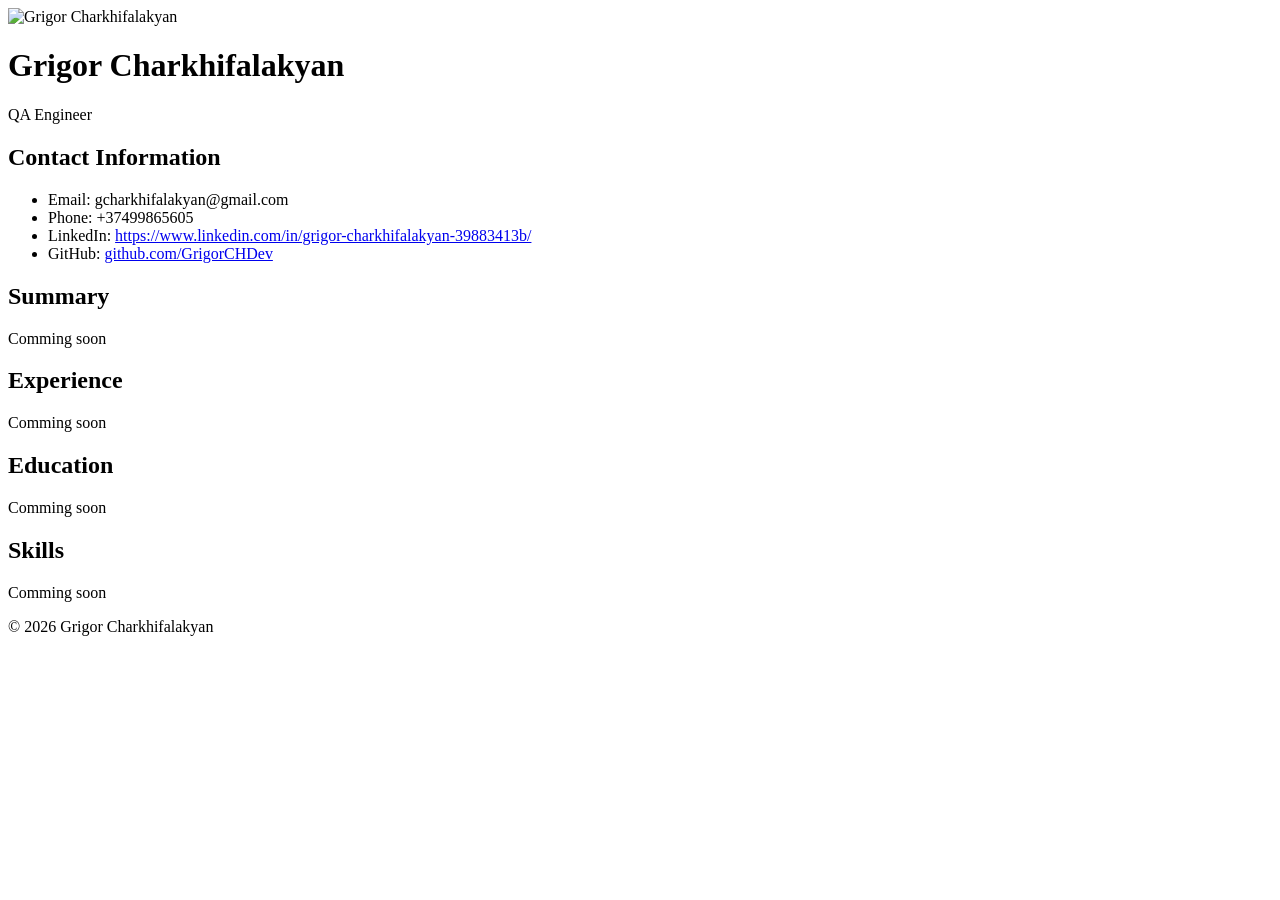
==== index.html @ cc3e28bf "feat: add css file" ====
<!DOCTYPE html>
<html lang="en">
<head>
    <meta charset="UTF-8">
    <meta name="viewport" content="width=device-width, initial-scale=1.0">
    <title>My CV</title>
    <link rel="stylesheet" href="C:\Users\ROKO000000098\Desktop\rs_school\style.css">
</head>
<body>
    <div class="container">
        <header>
            <div class="avatar">
                <img src="C:\Users\ROKO000000098\Desktop\rs_school\rsschool-cv\img\avt.jpg" alt="Grigor Charkhifalakyan">
            </div>
            <div class="header-text">
                <h1>Grigor Charkhifalakyan</h1>
                <p class="job-title">QA Engineer</p>
            </div>
        </header>
        <section class="contact">
            <h2>Contact Information</h2>
            <ul>
                <li>Email: gcharkhifalakyan@gmail.com</li>
                <li>Phone: +37499865605</li>
                <li>LinkedIn: <a href="https://www.linkedin.com/in/grigor-charkhifalakyan-39883413b/">https://www.linkedin.com/in/grigor-charkhifalakyan-39883413b/</a></li>
                <li>GitHub: <a href="https://github.com/GrigorCHDev/rsschool-cv.git">github.com/GrigorCHDev</a></li>
            </ul>
        </section>
        <section class="summary">
            <h2>Summary</h2>
            <p>Comming soon</p>
        </section>
        <section class="experience">
            <h2>Experience</h2>
            <div class="job">
                <p>Comming soon</p>
                <span class="duration"></span>
                <ul>
                </ul>
            </div>
        </section>
        <section class="education">
            <h2>Education</h2>
            <p>Comming soon</p>
        </section>
        <section class="skills">
            <h2>Skills</h2>
            <p>Comming soon</p>
            <ul>
            </ul>
        </section>
        <footer>
            <p>© 2026 Grigor Charkhifalakyan</p>
        </footer>
    </div>
</body>
</html>
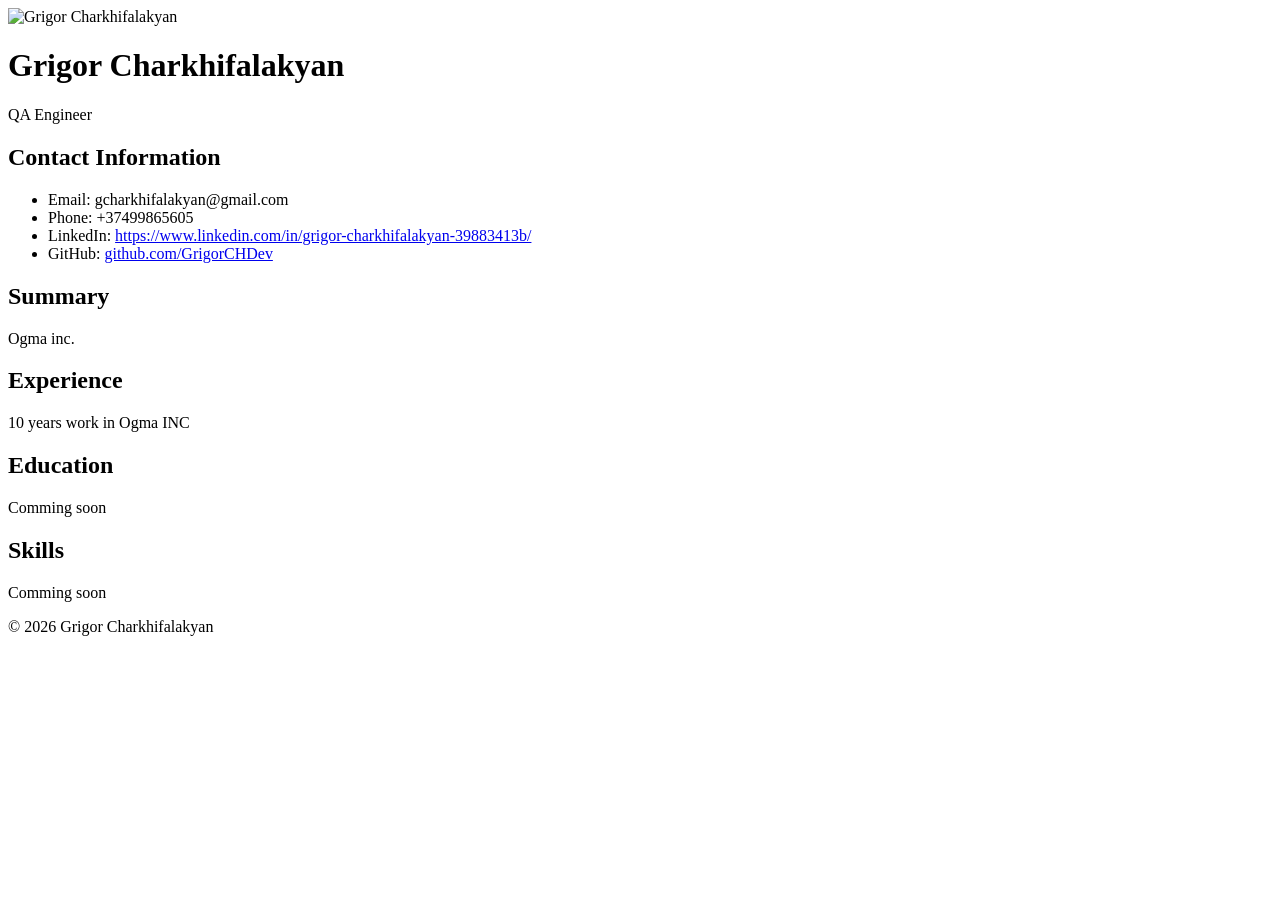
==== commit 9dd56588: "fead: add html file" ====
--- a/index.html
+++ b/index.html
@@ -4,7 +4,7 @@
     <meta charset="UTF-8">
     <meta name="viewport" content="width=device-width, initial-scale=1.0">
     <title>My CV</title>
-    <link rel="stylesheet" href="C:\Users\ROKO000000098\Desktop\rs_school\style.css">
+    <link rel="stylesheet" href="C:\Users\ROKO000000098\Desktop\rs_school\rsschool-cv\CSS\style.css">
 </head>
 <body>
     <div class="container">
@@ -28,12 +28,12 @@
         </section>
         <section class="summary">
             <h2>Summary</h2>
-            <p>Comming soon</p>
+            <p>Ogma inc.</p>
         </section>
         <section class="experience">
             <h2>Experience</h2>
             <div class="job">
-                <p>Comming soon</p>
+                <p> 10 years work in Ogma INC</p>
                 <span class="duration"></span>
                 <ul>
                 </ul>
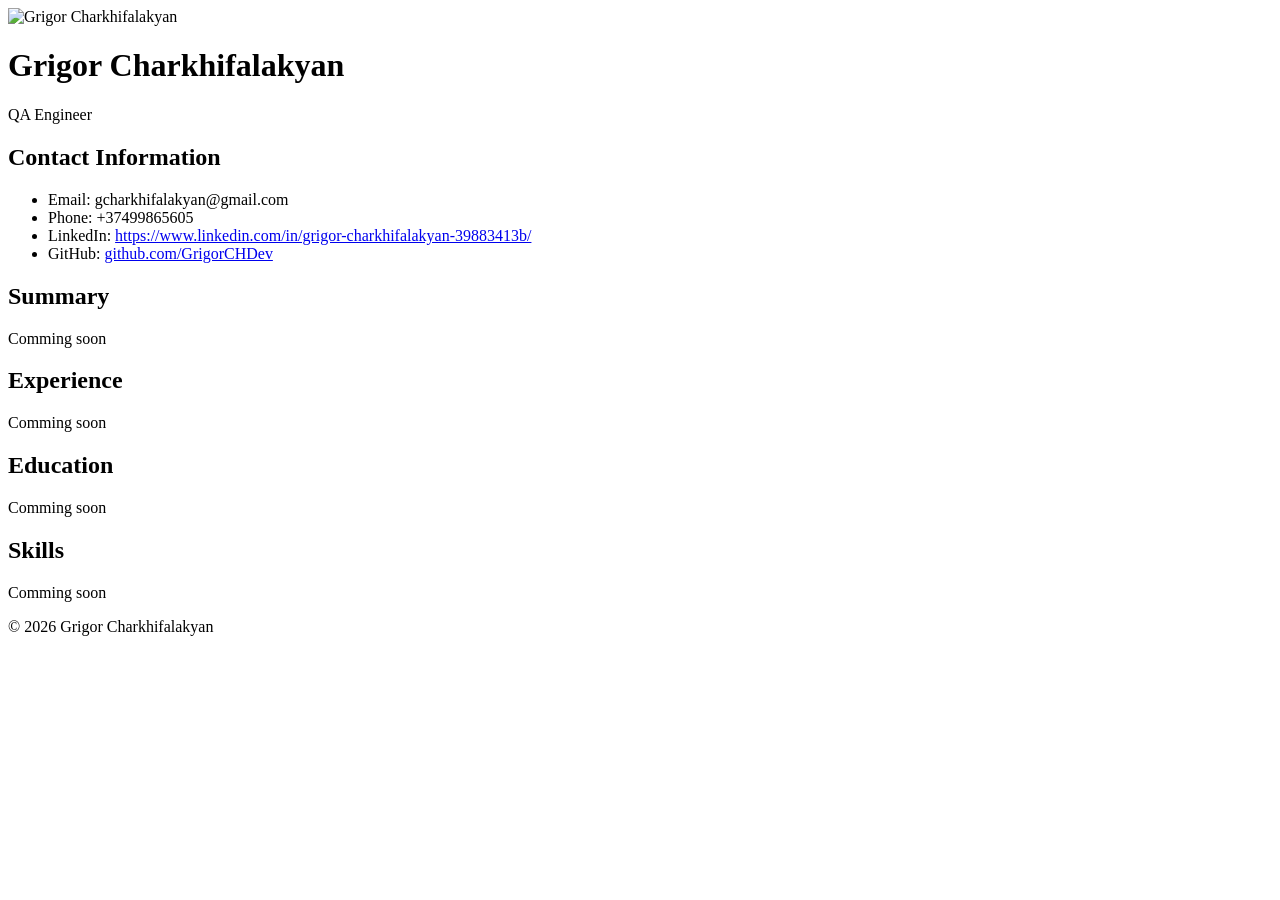
==== commit c221866e: "feat: add html file" ====
--- a/index.html
+++ b/index.html
@@ -17,6 +17,7 @@
                 <p class="job-title">QA Engineer</p>
             </div>
         </header>
+        
         <section class="contact">
             <h2>Contact Information</h2>
             <ul>
@@ -26,29 +27,34 @@
                 <li>GitHub: <a href="https://github.com/GrigorCHDev/rsschool-cv.git">github.com/GrigorCHDev</a></li>
             </ul>
         </section>
+
         <section class="summary">
             <h2>Summary</h2>
-            <p>Ogma inc.</p>
+            <p>Comming soon</p>
         </section>
+
         <section class="experience">
             <h2>Experience</h2>
             <div class="job">
-                <p> 10 years work in Ogma INC</p>
+                <p>Comming soon</p>
                 <span class="duration"></span>
                 <ul>
                 </ul>
             </div>
         </section>
+
         <section class="education">
             <h2>Education</h2>
             <p>Comming soon</p>
         </section>
+
         <section class="skills">
             <h2>Skills</h2>
             <p>Comming soon</p>
             <ul>
             </ul>
         </section>
+
         <footer>
             <p>© 2026 Grigor Charkhifalakyan</p>
         </footer>
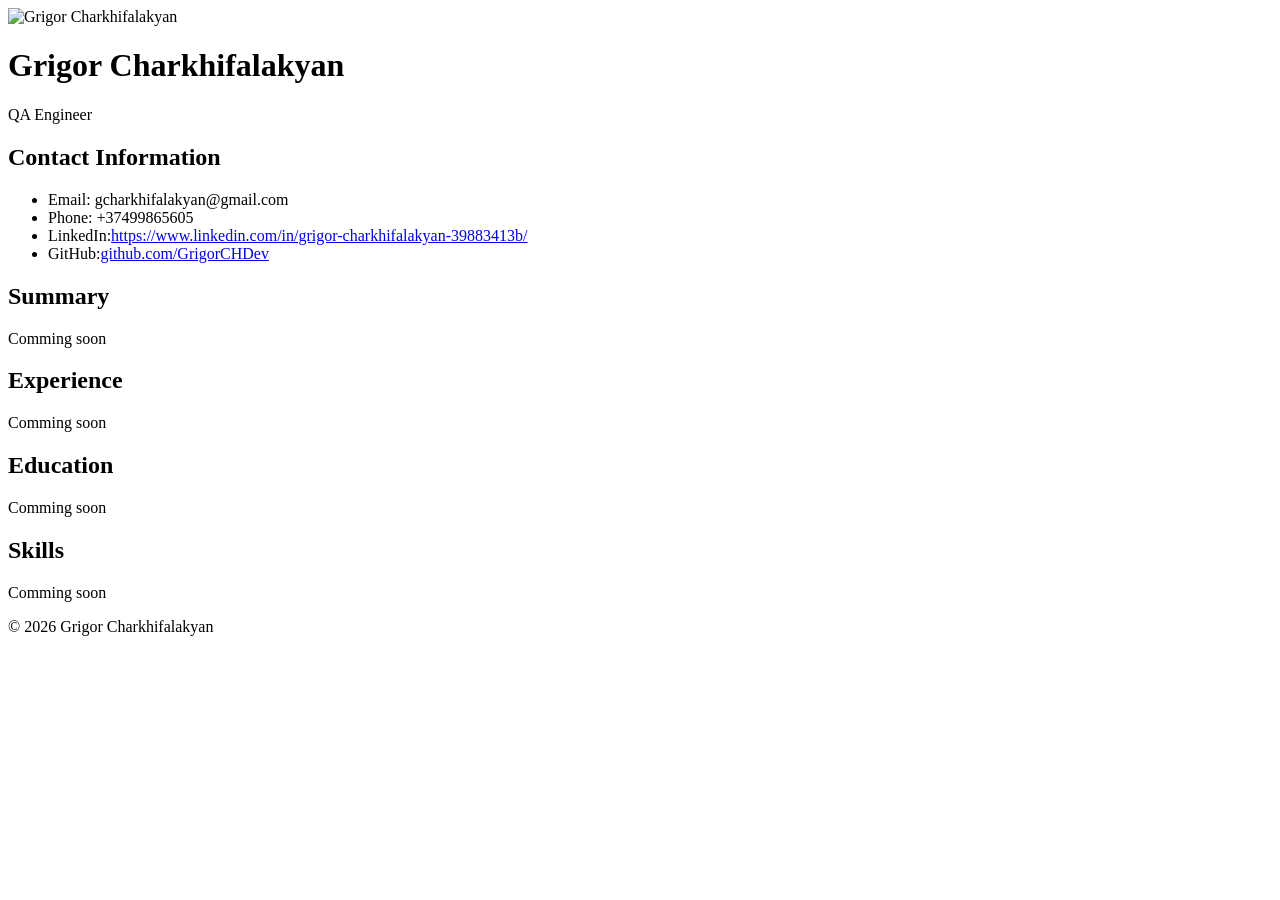
==== commit 95ca67b5: "fix: html file" ====
--- a/index.html
+++ b/index.html
@@ -4,7 +4,7 @@
     <meta charset="UTF-8">
     <meta name="viewport" content="width=device-width, initial-scale=1.0">
     <title>My CV</title>
-    <link rel="stylesheet" href="C:\Users\ROKO000000098\Desktop\rs_school\rsschool-cv\CSS\style.css">
+    <link rel="stylesheet" href="C:\Users\ROKO000000098\Desktop\rs_school\rsschool-cv\style.css">
 </head>
 <body>
     <div class="container">
@@ -17,22 +17,19 @@
                 <p class="job-title">QA Engineer</p>
             </div>
         </header>
-        
         <section class="contact">
             <h2>Contact Information</h2>
             <ul>
                 <li>Email: gcharkhifalakyan@gmail.com</li>
                 <li>Phone: +37499865605</li>
-                <li>LinkedIn: <a href="https://www.linkedin.com/in/grigor-charkhifalakyan-39883413b/">https://www.linkedin.com/in/grigor-charkhifalakyan-39883413b/</a></li>
-                <li>GitHub: <a href="https://github.com/GrigorCHDev/rsschool-cv.git">github.com/GrigorCHDev</a></li>
+                <li>LinkedIn:<a href="https://www.linkedin.com/in/grigor-charkhifalakyan-39883413b/">https://www.linkedin.com/in/grigor-charkhifalakyan-39883413b/</a></li>
+                <li>GitHub:<a href="https://github.com/GrigorCHDev/rsschool-cv.git">github.com/GrigorCHDev</a></li>
             </ul>
         </section>
-
         <section class="summary">
             <h2>Summary</h2>
             <p>Comming soon</p>
         </section>
-
         <section class="experience">
             <h2>Experience</h2>
             <div class="job">
@@ -42,19 +39,16 @@
                 </ul>
             </div>
         </section>
-
         <section class="education">
             <h2>Education</h2>
             <p>Comming soon</p>
         </section>
-
         <section class="skills">
             <h2>Skills</h2>
             <p>Comming soon</p>
             <ul>
             </ul>
         </section>
-
         <footer>
             <p>© 2026 Grigor Charkhifalakyan</p>
         </footer>
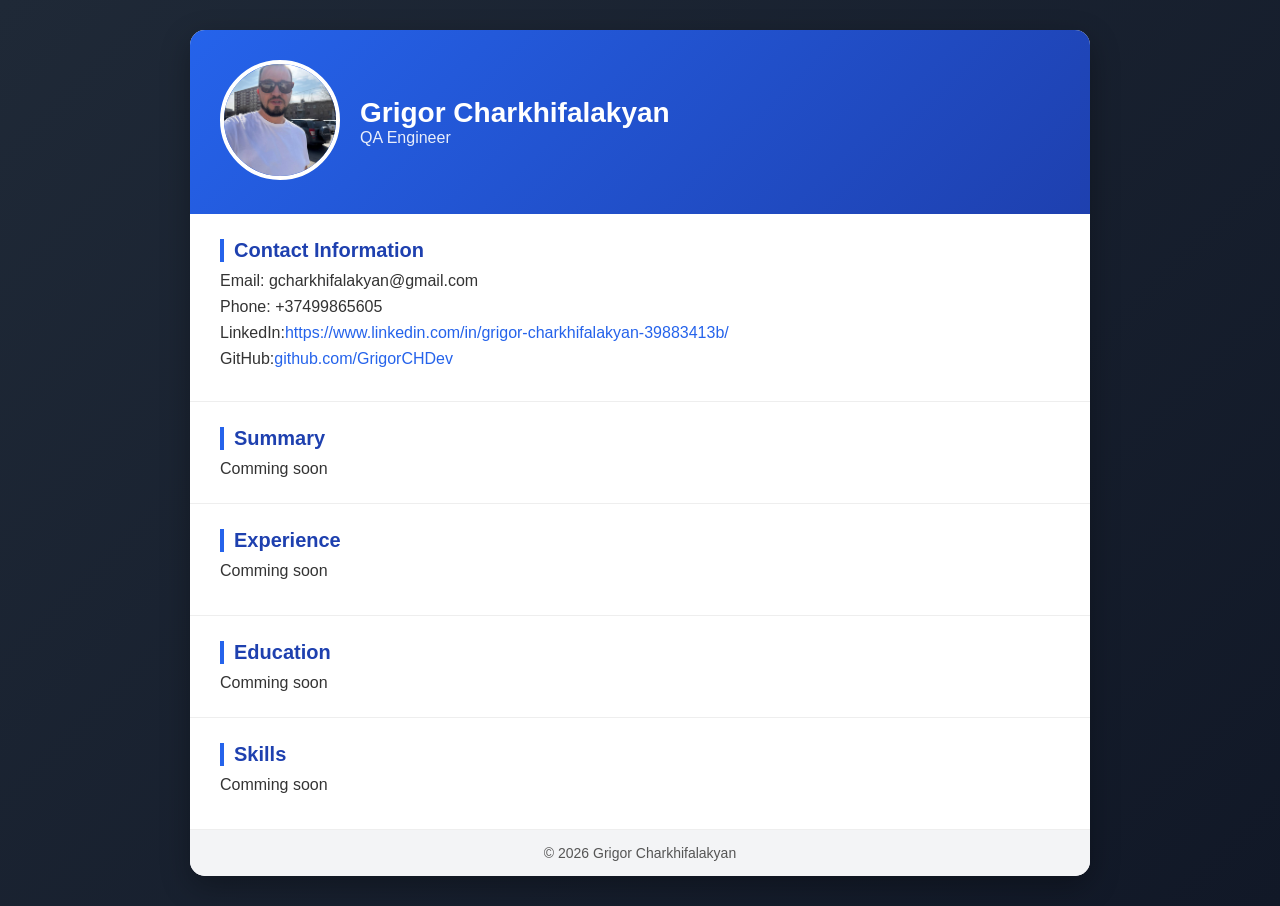
==== commit 693ae7d9: "fix: html assets path" ====
--- a/index.html
+++ b/index.html
@@ -4,13 +4,13 @@
     <meta charset="UTF-8">
     <meta name="viewport" content="width=device-width, initial-scale=1.0">
     <title>My CV</title>
-    <link rel="stylesheet" href="C:\Users\ROKO000000098\Desktop\rs_school\rsschool-cv\style.css">
+    <link rel="stylesheet" href="CSS/style.css">
 </head>
 <body>
     <div class="container">
         <header>
             <div class="avatar">
-                <img src="C:\Users\ROKO000000098\Desktop\rs_school\rsschool-cv\img\avt.jpg" alt="Grigor Charkhifalakyan">
+                <img src="img/avatar.jpg" alt="Grigor Charkhifalakyan">
             </div>
             <div class="header-text">
                 <h1>Grigor Charkhifalakyan</h1>
--- a/CSS/style.css
+++ b/CSS/style.css
@@ -0,0 +1,97 @@
+* {
+    margin: 0;
+    padding: 0;
+    box-sizing: border-box;
+}
+body {
+    font-family: 'Segoe UI', Tahoma, sans-serif;
+    background: linear-gradient(135deg, #1f2937, #111827);
+    color: #333;
+    padding: 30px;
+}
+.container {
+    max-width: 900px;
+    margin: auto;
+    background: #ffffff;
+    border-radius: 15px;
+    overflow: hidden;
+    box-shadow: 0 10px 30px rgba(0,0,0,0.3);
+}
+header {
+    display: flex;
+    align-items: center;
+    background: linear-gradient(135deg, #2563eb, #1e40af);
+    color: white;
+    padding: 30px;
+}
+.avatar img {
+    width: 120px;
+    height: 120px;
+    border-radius: 50%;
+    border: 4px solid white;
+    object-fit: cover;
+}
+.header-text {
+    margin-left: 20px;
+}
+.header-text h1 {
+    font-size: 28px;
+}
+.job-title {
+    font-size: 16px;
+    opacity: 0.9;
+}
+section {
+    padding: 25px 30px;
+    border-bottom: 1px solid #eee;
+}
+section h2 {
+    margin-bottom: 10px;
+    color: #1e40af;
+    font-size: 20px;
+    border-left: 4px solid #2563eb;
+    padding-left: 10px;
+}
+ul {
+    list-style: none;
+    margin-top: 10px;
+}
+
+ul li {
+    margin-bottom: 8px;
+}
+a {
+    color: #2563eb;
+    text-decoration: none;
+}
+
+a:hover {
+    text-decoration: underline;
+}
+.job {
+    margin-top: 10px;
+}
+.duration {
+    display: block;
+    font-size: 14px;
+    color: gray;
+    margin-bottom: 5px;
+}
+footer {
+    text-align: center;
+    padding: 15px;
+    background: #f3f4f6;
+    font-size: 14px;
+    color: #555;
+}
+@media (max-width: 600px) {
+    header {
+        flex-direction: column;
+        text-align: center;
+    }
+
+    .header-text {
+        margin-left: 0;
+        margin-top: 15px;
+    }
+}
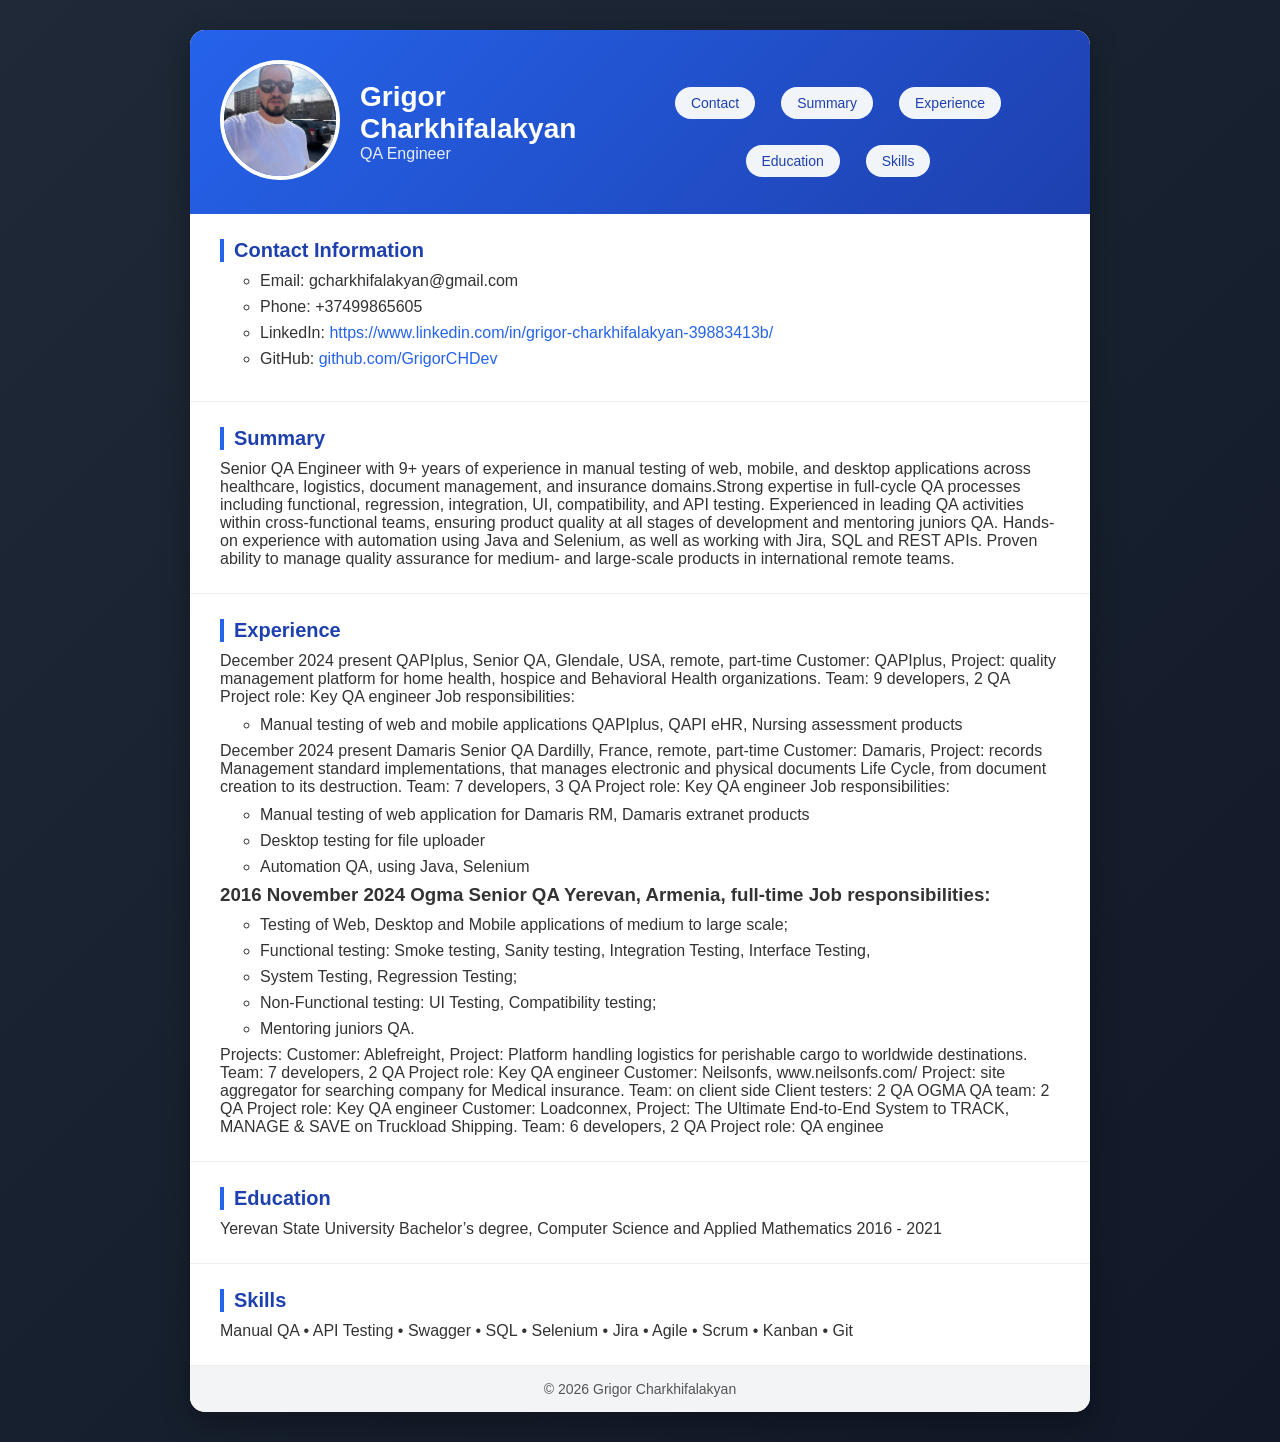
==== commit 625221e5: "'fix: hot fix for html and css files'" ====
--- a/index.html
+++ b/index.html
@@ -16,39 +16,102 @@
                 <h1>Grigor Charkhifalakyan</h1>
                 <p class="job-title">QA Engineer</p>
             </div>
+                <nav class="nav">
+                    <a href="#contact">Contact</a>
+                    <a href="#summary">Summary</a>
+                    <a href="#experience">Experience</a>
+                    <a href="#education">Education</a>
+                    <a href="#skills">Skills</a>
+                </nav>
         </header>
-        <section class="contact">
+        <main>
+        <section class="contact" id="contact">
             <h2>Contact Information</h2>
             <ul>
-                <li>Email: gcharkhifalakyan@gmail.com</li>
-                <li>Phone: +37499865605</li>
-                <li>LinkedIn:<a href="https://www.linkedin.com/in/grigor-charkhifalakyan-39883413b/">https://www.linkedin.com/in/grigor-charkhifalakyan-39883413b/</a></li>
-                <li>GitHub:<a href="https://github.com/GrigorCHDev/rsschool-cv.git">github.com/GrigorCHDev</a></li>
+                <li>Email:&nbsp;gcharkhifalakyan@gmail.com</li>
+                <li>Phone:&nbsp;+37499865605</li>
+                <li>LinkedIn:&nbsp;<a href="https://www.linkedin.com/in/grigor-charkhifalakyan-39883413b/">https://www.linkedin.com/in/grigor-charkhifalakyan-39883413b/</a></li>
+                <li>GitHub:&nbsp;<a href="https://github.com/GrigorCHDev/rsschool-cv.git">github.com/GrigorCHDev</a></li>
             </ul>
         </section>
-        <section class="summary">
+        <section class="summary" id="summary">
             <h2>Summary</h2>
-            <p>Comming soon</p>
+            <p>Senior QA Engineer with 9+ years of experience in manual testing of web, mobile, and
+               desktop applications across healthcare, logistics, document management, and insurance
+               domains.Strong expertise in full-cycle QA processes including functional, regression,
+               integration, UI, compatibility, and API testing. Experienced in leading QA activities within
+               cross-functional teams, ensuring product quality at all stages of development and
+               mentoring juniors QA. Hands-on experience with automation using Java and Selenium, as
+               well as working with Jira, SQL and REST APIs. Proven ability to manage quality assurance for
+               medium- and large-scale products in international remote teams.</p>
         </section>
-        <section class="experience">
+        <section class="experience" id="experience">
             <h2>Experience</h2>
             <div class="job">
-                <p>Comming soon</p>
-                <span class="duration"></span>
+                <p>December 2024 present
+                QAPIplus, Senior QA, Glendale, USA, remote, part-time
+                Customer: QAPIplus,
+                Project: quality management platform for home health, hospice and Behavioral Health
+                organizations.
+                Team: 9 developers, 2 QA
+                Project role: Key QA engineer
+                Job responsibilities:
                 <ul>
+                <li>Manual testing of web and mobile applications QAPIplus, QAPI eHR, Nursing assessment
+                products</li>
                 </ul>
+                December 2024  present
+                Damaris Senior QA  Dardilly, France, remote, part-time
+                Customer: Damaris,
+                Project: records Management standard implementations, that manages electronic and
+                physical documents Life Cycle, from document creation to its destruction.
+                Team: 7 developers, 3 QA
+                Project role: Key QA engineer
+                Job responsibilities:
+                <ul>
+                    <li>Manual testing of web application for Damaris RM, Damaris extranet products</li>
+                    <li>Desktop testing for file uploader</li>
+                    <li>Automation QA, using Java, Selenium</li>
+                </ul>
+                <h3> 2016 November 2024
+                Ogma Senior QA  Yerevan, Armenia, full-time
+                Job responsibilities: </h3>
+                <ul>
+                    <li>Testing of Web, Desktop and Mobile applications of medium to large scale;</li>
+                    <li>Functional testing: Smoke testing, Sanity testing, Integration Testing, Interface Testing,</li>
+                    <li>System Testing, Regression Testing;</li>
+                    <li>Non-Functional testing: UI Testing, Compatibility testing;</li>
+                    <li>Mentoring juniors QA.</li>
+                </ul>
+                Projects:
+                Customer: Ablefreight, 
+                Project: Platform handling logistics for perishable cargo to worldwide destinations.
+                Team: 7 developers, 2 QA
+                Project role: Key QA engineer
+                Customer: Neilsonfs, www.neilsonfs.com/
+                Project: site aggregator for searching company for Medical insurance.
+                Team: on client side
+                Client testers: 2 QA
+                OGMA QA team: 2 QA
+                Project role: Key QA engineer
+                Customer: Loadconnex,
+                Project: The Ultimate End-to-End System to TRACK, MANAGE & SAVE on Truckload
+                Shipping.
+                Team: 6 developers, 2 QA
+                Project role: QA enginee</p>
             </div>
         </section>
-        <section class="education">
+        <section class="education" id="education">
             <h2>Education</h2>
-            <p>Comming soon</p>
+            <p>Yerevan State University
+            Bachelor’s degree, Computer Science and Applied Mathematics
+            2016 - 2021</p>
         </section>
-        <section class="skills">
+        <section class="skills" id="skills">
             <h2>Skills</h2>
-            <p>Comming soon</p>
-            <ul>
-            </ul>
+            <p>Manual QA &#8226; API Testing &#8226; Swagger &#8226; SQL &#8226; Selenium &#8226; Jira &#8226; Agile &#8226; Scrum &#8226; Kanban &#8226; Git</p>
         </section>
+        </main>
         <footer>
             <p>© 2026 Grigor Charkhifalakyan</p>
         </footer>
--- a/CSS/style.css
+++ b/CSS/style.css
@@ -2,6 +2,9 @@
     margin: 0;
     padding: 0;
     box-sizing: border-box;
+}
+html {
+    scroll-behavior: smooth;
 }
 body {
     font-family: 'Segoe UI', Tahoma, sans-serif;
@@ -31,6 +34,34 @@
     border: 4px solid white;
     object-fit: cover;
 }
+.nav {
+    display: flex;
+    justify-content: center;
+    gap: 26px;
+    margin-top: 20px;
+    flex-wrap: wrap;
+}
+.nav a {
+    text-decoration: none;
+    color: #1e40af;
+    background: #f1f5f9;
+    padding: 8px 16px;
+    border-radius: 999px; /* pill shape */
+    font-size: 14px;
+    font-weight: 500;
+    transition: all 0.3s ease;
+}
+
+/* HOVER EFFECT */
+.nav a:hover {
+    background: #2563eb;
+    color: white;
+    transform: translateY(-2px);
+    box-shadow: 0 5px 15px rgba(0,0,0,0.2);
+}
+.nav a:active {
+    transform: scale(0.95);
+}
 .header-text {
     margin-left: 20px;
 }
@@ -55,8 +86,9 @@
 ul {
     list-style: none;
     margin-top: 10px;
+    list-style-type: circle;
+    margin-left: 40px;
 }
-
 ul li {
     margin-bottom: 8px;
 }
@@ -64,7 +96,6 @@
     color: #2563eb;
     text-decoration: none;
 }
-
 a:hover {
     text-decoration: underline;
 }
